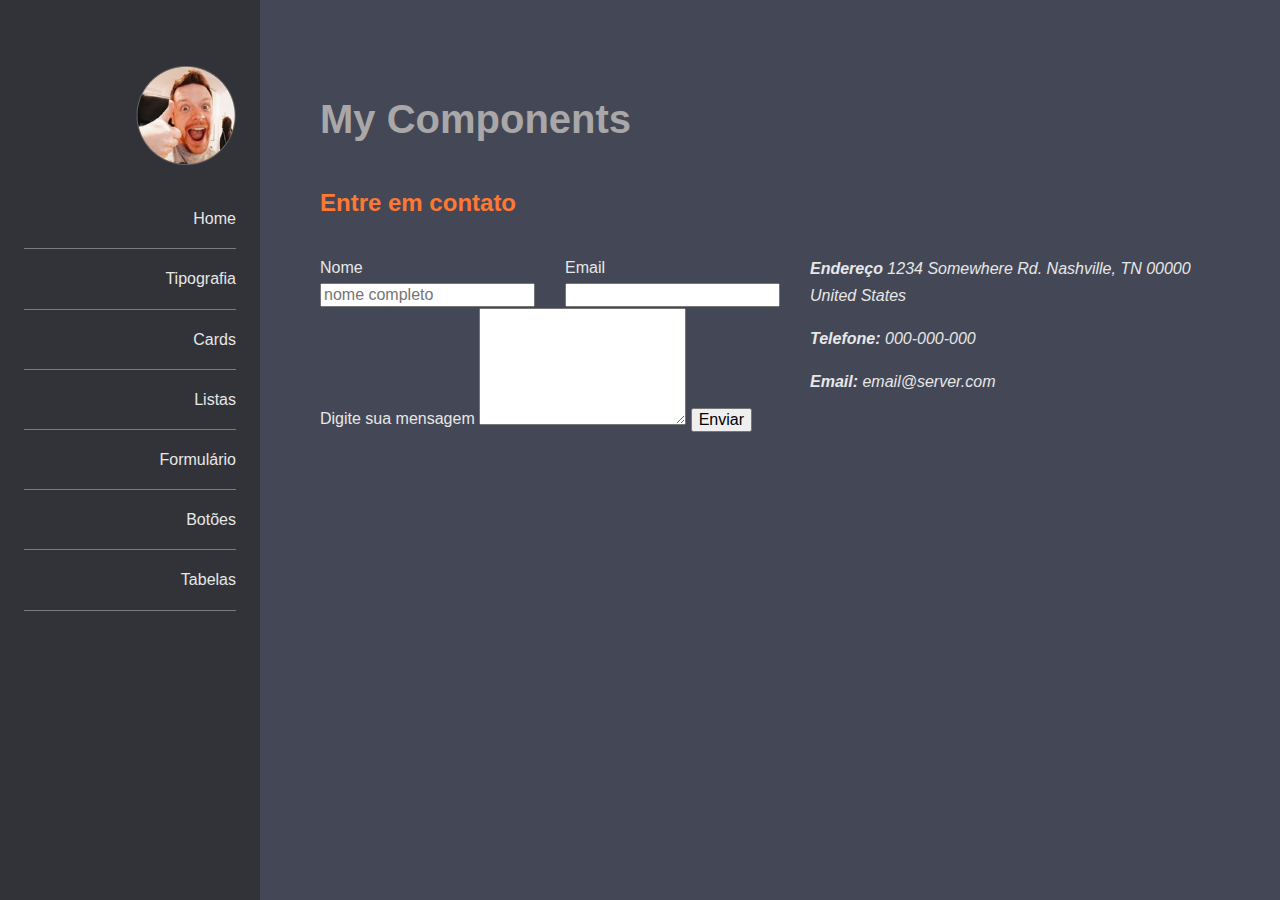
==== formulario.html @ c0482608 "Inicializando a pagina formulario com o codigo de estrutura html" ====
<!DOCTYPE html>
<html lang="pt-br">

<head>
    <meta charset="UTF-8">

    <title>Projeto My Components</title>

    <link rel="stylesheet" href="css/normalize.css">
    <link rel="stylesheet" href="css/estilo.css">
</head>

<body>

    <header class="main-header">
        <nav class="main-nav">
            <a href="#">
                <img src="imagens/perfil.png" alt="Andson Maciel" class="perfil-img">
            </a>

            <ul>
                <li><a href="index.html">Home</a></li>
                <li><a href="tipografia.html">Tipografia</a></li>
                <li><a href="cards.html">Cards</a></li>
                <li><a href="listas.html">Listas</a></li>
                <li><a href="formulario.html">Formulário</a></li>
                <li><a href="botoes.html">Botões</a></li>
                <li><a href="tabelas.html">Tabelas</a></li>
            </ul>
        </nav>
    </header>

    <main class="main">
        <h1>My Components</h1>

        <section>
            <h2>Entre em contato</h2>

            <div class="row">
                <form action="">
                    <div class="row">
                        <div>
                            <label for="nome">Nome</label>
                            <input type="text" name="nome" id="nome" placeholder="nome completo">
                        </div>
                        <div>
                            <label for="email">Email</label>
                            <input type="text" name="email" id="email">
                        </div>
                    </div>

                    <label for="mensagem">Digite sua mensagem</label>
                    <textarea name="mensagem" id="mensagem" rows="6"></textarea>

                    <input type="submit" value="Enviar" value="Enviar" class="btn">
                </form>

                <address>
                    <p><b>Endereço</b> 1234 Somewhere Rd. Nashville, TN 00000 United States</p>
                    <p><b>Telefone:</b> 000-000-000</p>
                    <p><b>Email:</b> email@server.com</p>
                </address>

            </div>
        </section>
    </main>
</body>

</html>
---- css/estilo.css ----
:root {
    --primary-color: #ff7833;
    --secund-color: #313338;
    --third-color: #e7e7e7;
    --background-color: #444856;
}

html {
    font-size: 62.5%;
}

body {
    display: flex;
    margin: 0;
    color: var(--third-color);
    background-color: #ccc;
    font-family: 'Lucida Sans', 'Lucida Sans Regular', 'Lucida Grande', 'Lucida Sans Unicode', Geneva, Verdana, sans-serif;
    min-height: 100vh;
    line-height: 1.7;
}

h1 {
    font-size: 4rem;
    color: #a9a7a7;
    margin-top: 2rem;
    margin-bottom: 3rem;
}

h2,
h3,
h4,
h5,
h6 {
    color: var(--primary-color);
    margin: 0;
}

h2 {
    margin-top: 1rem;
}

.hightlight {
    border-left: 1px solid var(--primary-color);
    font-size: 1.1em;
    padding: 0 0 0 2em;
    margin-bottom: 2.2em;
}

article {
    padding: 1em 0;
}

section {
    margin-bottom: 3rem;
}

.underline {
    text-decoration: red wavy underline;
}

kbd {
    background-color: #eee;
    border-radius: 3px;
    border: 1px solid #b4b4b4;
    box-shadow:
        0 1px 1px rgba(0, 0, 0, 0.2),
        0 2px 0 0 rgba(255, 255, 255, 0.7) inset;
    color: #333;
    display: inline-block;
    font-size: 0.85em;
    font-weight: 700;
    line-height: 1;
    padding: 2px 4px;
    white-space: nowrap;
}

.main-header {
    flex: 0 0 26rem;
    background-color: var(--secund-color);
}

.main {
    background-color: var(--background-color);
    flex: 1 0;
    padding: 6.5rem 6rem 7.5rem;
}

a {
    color: inherit;
}

.main-header,
.main {
    font-size: 1.6rem;
}

.perfil-img {
    max-width: 10rem;
}

.main-nav {
    text-align: right;
    padding: 6.5rem 2.4rem 2.4rem;
}

.main-nav ul {
    padding: 0;
    list-style-type: none;
}

.main-nav ul a {
    display: block;
    padding: 1.2rem 0;
    text-decoration: none;
    transition: padding-right .2s, background-color .4s;
    background-color: transparent;
}

.main-nav ul a:hover,
.main-nav ul a:focus {
    background: var(--background-color);
    padding-right: 1rem;

}

.main-nav li {
    border-bottom: .1rem solid #7b7b7b;
    padding: .4rem 0;
}

.card {
    max-width: 740px;
    background-color: var(--secund-color);
    padding: 0;
}

.card_content {
    padding: .5em 1em 1em;
}

.card_content p,
.card_content title {
    margin: 0;
}

.card_title {
    font-size: 1.75em;
    margin-bottom: .5em;
}

.card img {
    max-width: 100%;
}

.row {
    display: flex;
    gap: 3rem;
    padding-top: 1.5rem;
    justify-content: space-between;
}

.row>* {
    /* flex-grow: 1;
    flex-shrink: 0;
    flex-basis: 0%; */
    flex: 1 0 0%;
}

.alternate {
    list-style-type: none;
    padding-left: 0;
}

.alternate li {
    padding: 0;
}

.alternate li:not(:last-child) {
    border-bottom: 2px solid;
}

.roman{
    list-style-type: upper-roman;
}

.list-emoji{
    list-style-type: "\1F642";
}
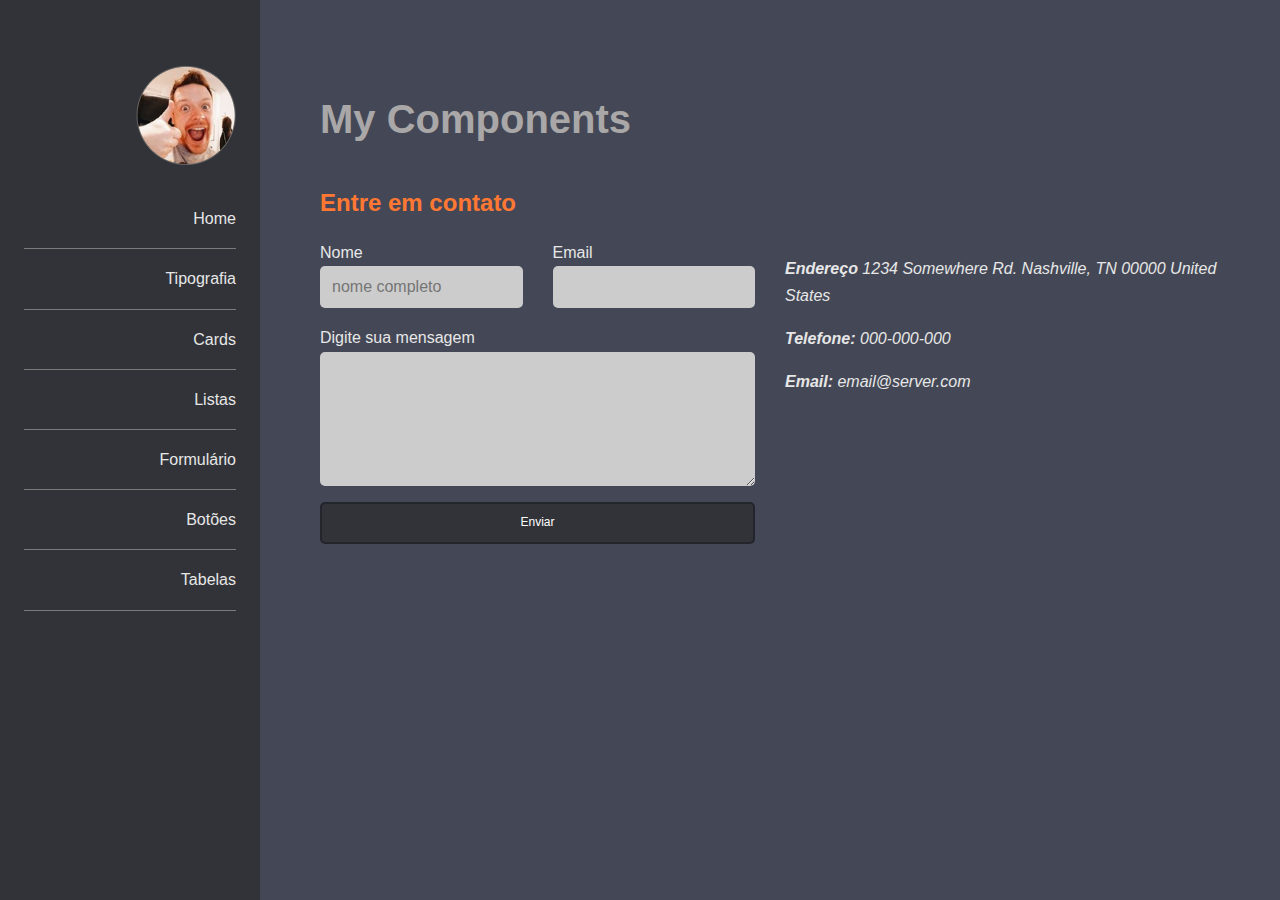
==== commit 71f3c831: "Estilizando o conteúdo html com css da primeira div já criada com tipos de formulários" ====
--- a/formulario.html
+++ b/formulario.html
@@ -45,7 +45,7 @@
                         </div>
                         <div>
                             <label for="email">Email</label>
-                            <input type="text" name="email" id="email">
+                            <input type="text" name="email" id="email" autocomplete="off ">
                         </div>
                     </div>
 
@@ -60,7 +60,6 @@
                     <p><b>Telefone:</b> 000-000-000</p>
                     <p><b>Email:</b> email@server.com</p>
                 </address>
-
             </div>
         </section>
     </main>
--- a/css/estilo.css
+++ b/css/estilo.css
@@ -1,8 +1,8 @@
 :root {
     --primary-color: #ff7833;
-    --secund-color: #313338;
-    --third-color: #e7e7e7;
+    --secondary-color: #313338;
     --background-color: #444856;
+    --secondary-color-dark: #23252d;
 }
 
 html {
@@ -12,7 +12,7 @@
 body {
     display: flex;
     margin: 0;
-    color: var(--third-color);
+    color: #e7e7e7;
     background-color: #ccc;
     font-family: 'Lucida Sans', 'Lucida Sans Regular', 'Lucida Grande', 'Lucida Sans Unicode', Geneva, Verdana, sans-serif;
     min-height: 100vh;
@@ -76,7 +76,7 @@
 
 .main-header {
     flex: 0 0 26rem;
-    background-color: var(--secund-color);
+    background-color: var(--secondary-color);
 }
 
 .main {
@@ -130,7 +130,7 @@
 
 .card {
     max-width: 740px;
-    background-color: var(--secund-color);
+    background-color: var(--secondary-color);
     padding: 0;
 }
 
@@ -159,6 +159,10 @@
     justify-content: space-between;
 }
 
+.row .row {
+    padding-top: 0;
+}
+
 .row>* {
     /* flex-grow: 1;
     flex-shrink: 0;
@@ -179,10 +183,46 @@
     border-bottom: 2px solid;
 }
 
-.roman{
+.roman {
     list-style-type: upper-roman;
 }
 
-.list-emoji{
+.list-emoji {
     list-style-type: "\1F642";
+}
+
+input,
+label,
+textarea,
+select {
+    display: block;
+    width: 100%;
+    box-sizing: border-box;
+}
+
+input[type="radio"] {
+    width: auto;
+}
+
+input,
+textarea,
+select {
+    background-color: #ccc;
+    padding: 1.2rem;
+    border-radius: 5px;
+    margin-bottom: 1.6rem;
+    border: 0;
+}
+
+.btn {
+    background-color: var(--secondary-color);
+    border: 2px solid var(--secondary-color-dark);
+    color: white;
+    font-size: 1.2rem;
+    cursor: pointer;
+}
+
+.btn:hover,
+.btn:focus {
+    background-color: var(--secondary-color-dark);
 }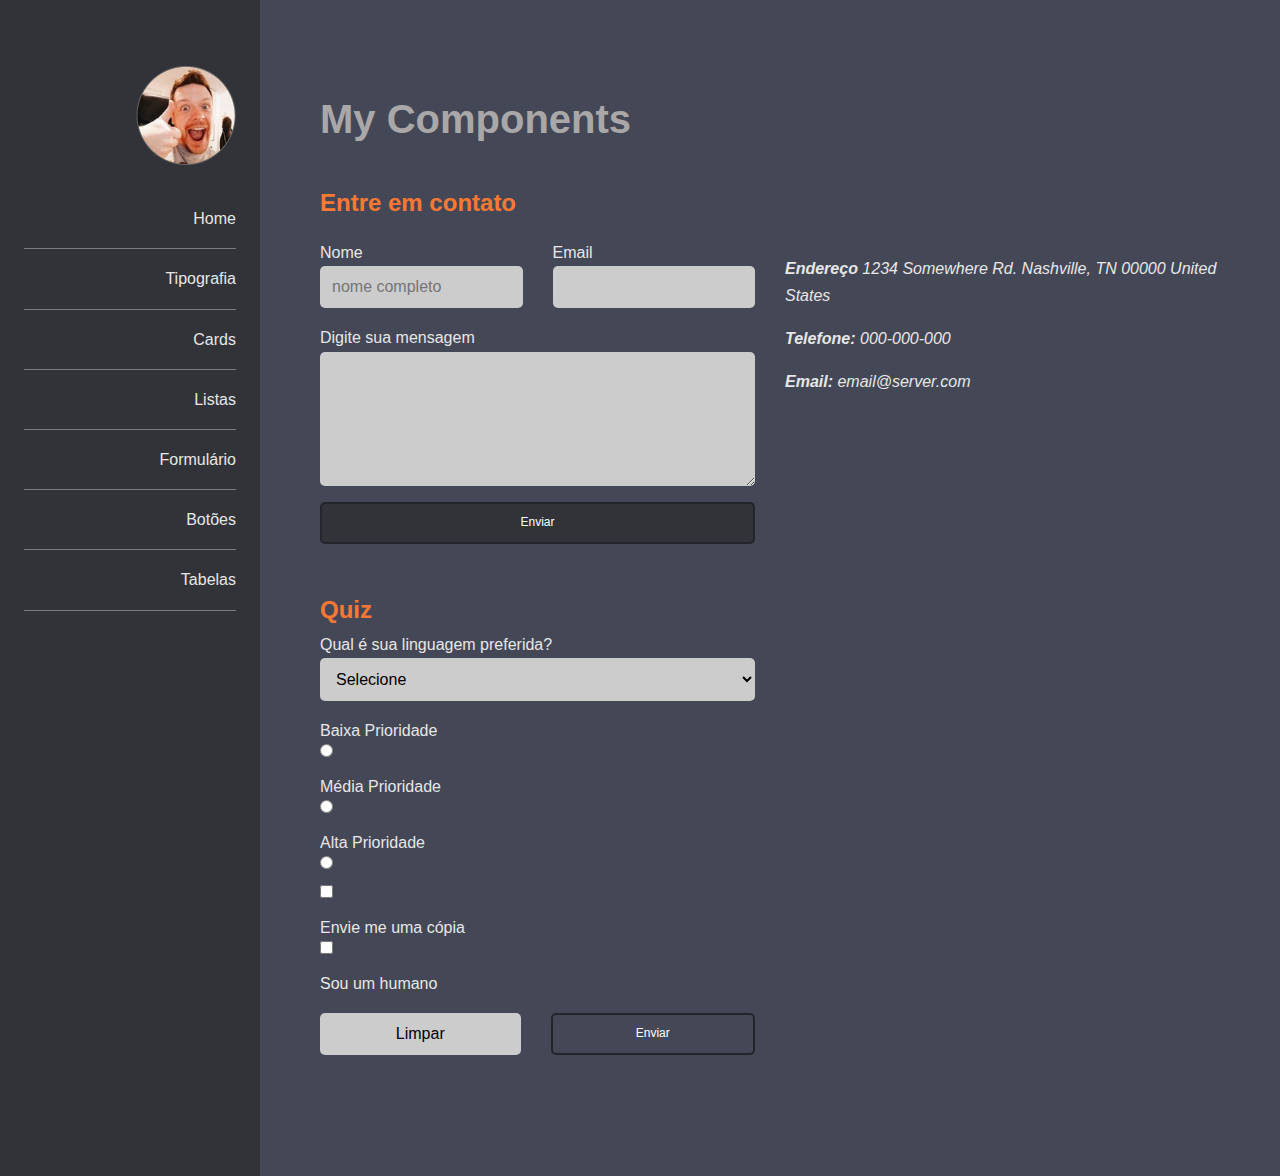
==== commit d44e0c4c: "Finalizando a pagina formulário" ====
--- a/formulario.html
+++ b/formulario.html
@@ -62,6 +62,32 @@
                 </address>
             </div>
         </section>
+
+        <section>
+            <h2>Quiz</h2>
+
+            <form action="" class="form-quiz">
+                <label for="tecnologia">Qual é sua linguagem preferida?</label>
+                <select name="tecnologia" id="tecnologia">
+                    <option value=" null">Selecione</option>
+                    <option value="html">HTML</option>
+                    <option value="css">CSS</option>
+                    <option value="js">Java Script</option>
+                </select>
+
+                <label>Baixa Prioridade <input type="radio" name="prioridade" id="baixa"></label>
+                <label>Média Prioridade <input type="radio" name="prioridade" id="media"></label>
+                <label>Alta Prioridade <input type="radio" name="prioridade" id="alta"></label>
+
+                <label><input type="checkbox" name="copy" value="true"> Envie me uma cópia</label>
+                <label><input type="checkbox" name="humano" value="true"> Sou um humano</label>
+
+                <div class="row">
+                    <input type="reset" value="Limpar" class="btn-reset">
+                    <input type="submit" value="Enviar" class="btn btn-stroke">
+                </div>
+            </form>
+        </section>
     </main>
 </body>
 
--- a/css/estilo.css
+++ b/css/estilo.css
@@ -3,6 +3,8 @@
     --secondary-color: #313338;
     --background-color: #444856;
     --secondary-color-dark: #23252d;
+
+    --default-gap: 3rem;
 }
 
 html {
@@ -154,7 +156,7 @@
 
 .row {
     display: flex;
-    gap: 3rem;
+    gap: var(--default-gap);
     padding-top: 1.5rem;
     justify-content: space-between;
 }
@@ -200,7 +202,8 @@
     box-sizing: border-box;
 }
 
-input[type="radio"] {
+input[type="radio"],
+input[type="checkbox"] {
     width: auto;
 }
 
@@ -225,4 +228,22 @@
 .btn:hover,
 .btn:focus {
     background-color: var(--secondary-color-dark);
+}
+
+.form-quiz {
+    width: calc(50% - (var(--default-gap)/2));
+}
+
+.btn-stroke {
+    background: transparent;
+}
+
+.btn-reset {
+    cursor: pointer;
+}
+
+.btn-reset:hover,
+.btn-reset:focus {
+    background-color: red;
+    color: white;
 }